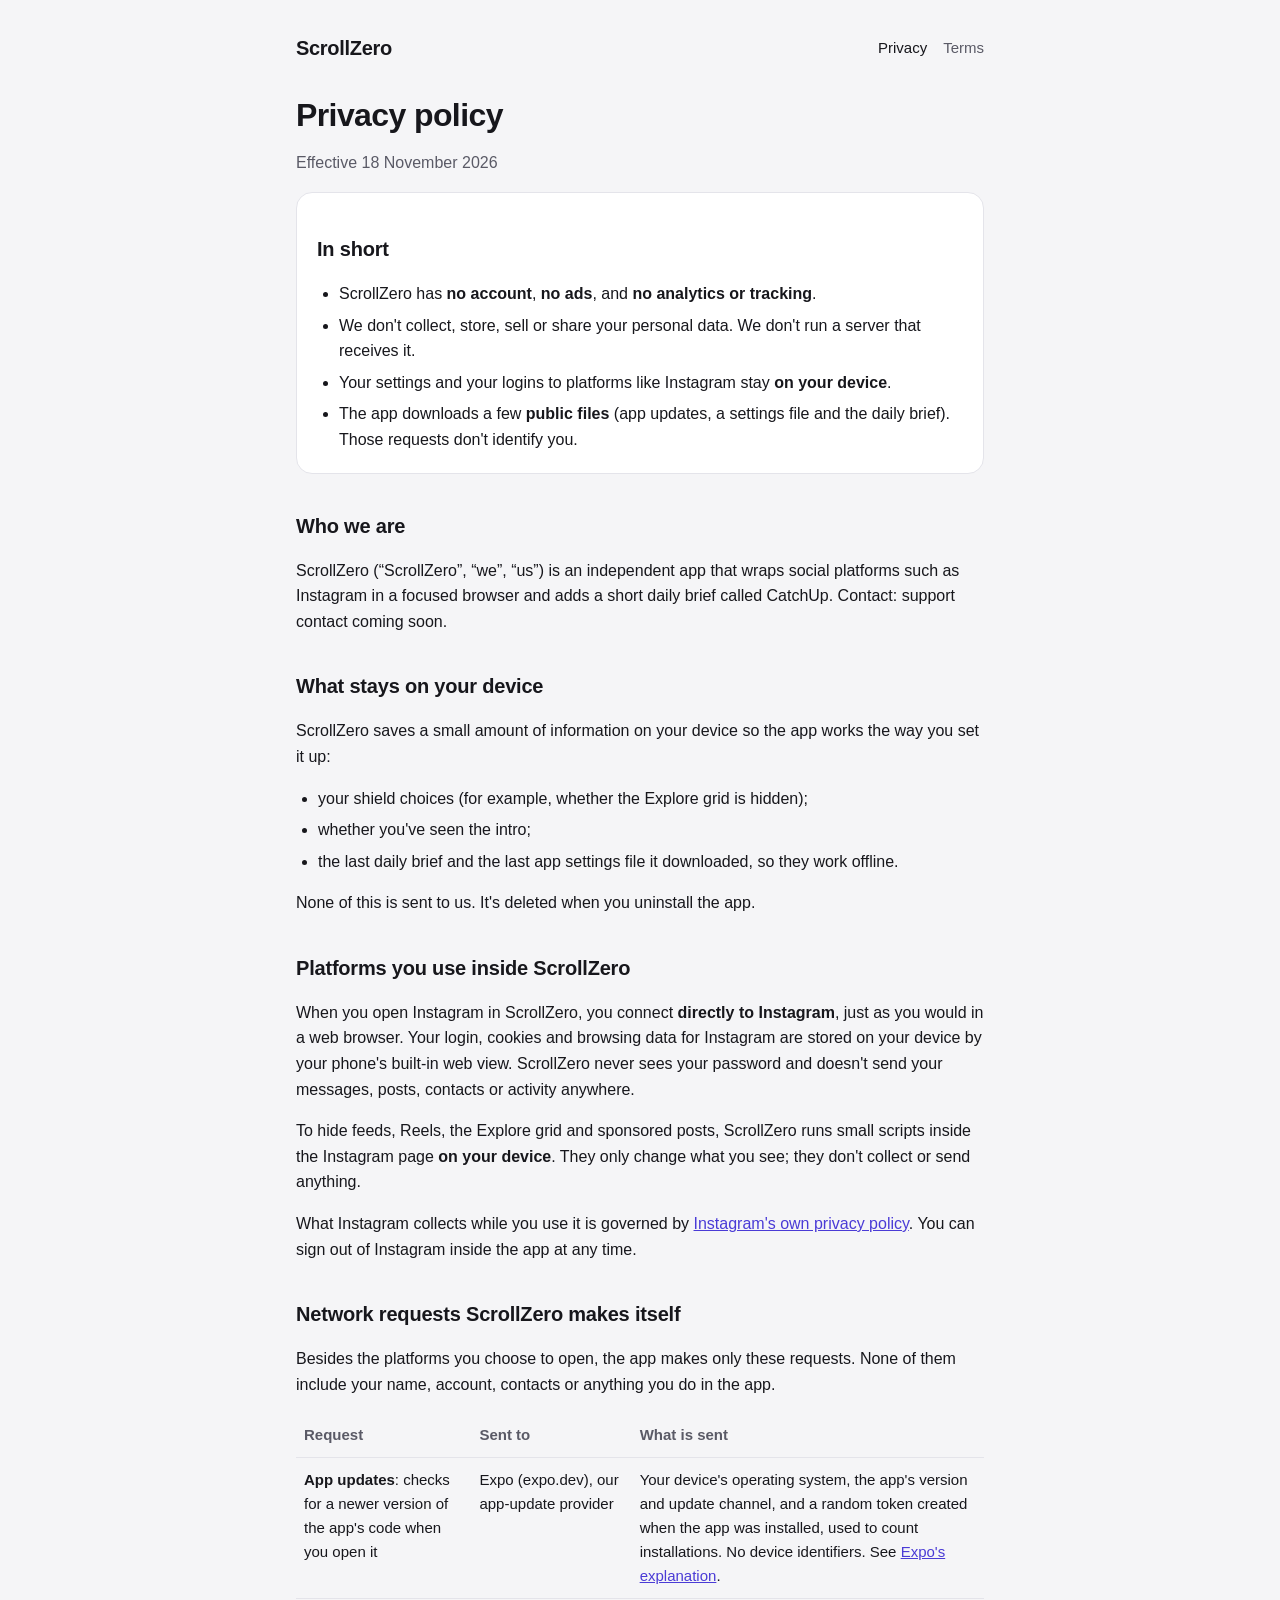
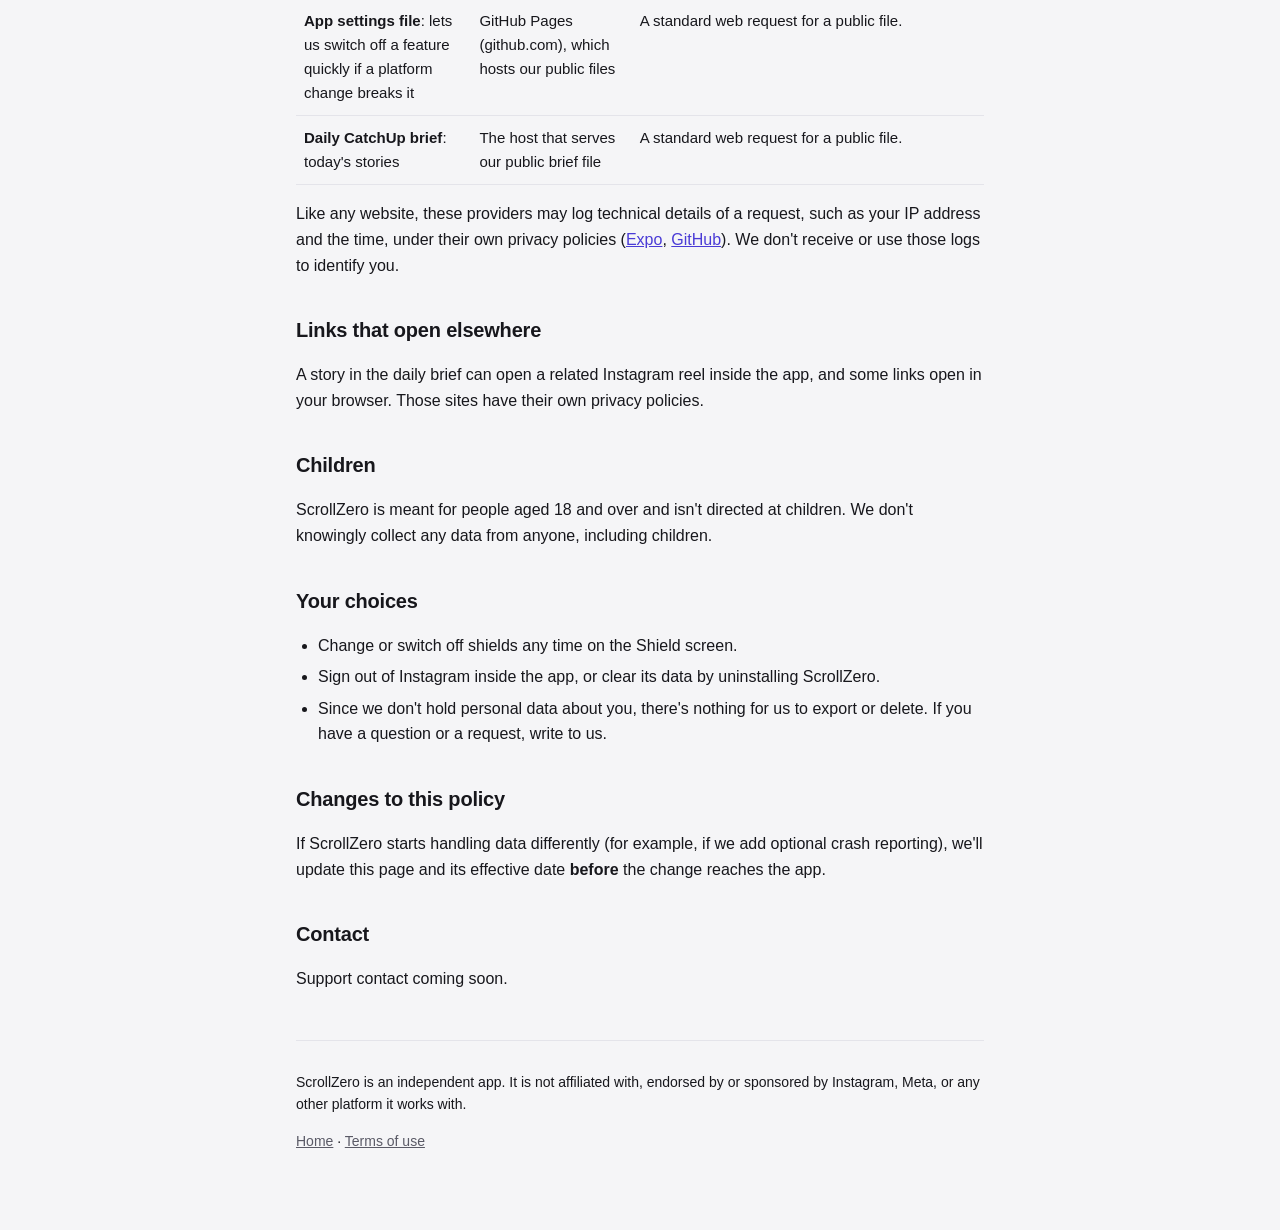
==== privacy/index.html @ 476f1ce2 "feat: privacy policy, terms and home page SCRLZ-17. Operator named as ScrollZero; governed by the la" ====
<!doctype html>
<html lang="en">
<head>
  <meta charset="utf-8">
  <meta name="viewport" content="width=device-width, initial-scale=1">
  <title>Privacy policy · ScrollZero</title>
  <meta name="description" content="How ScrollZero handles your data: no account, no ads, no tracking.">
  <link rel="stylesheet" href="../styles.css">
</head>
<body>
<main>
  <header class="site">
    <a class="brand" href="../">ScrollZero</a>
    <nav><a href="./" aria-current="page">Privacy</a><a href="../terms/">Terms</a></nav>
  </header>

  <h1>Privacy policy</h1>
  <p class="muted">Effective 18 November 2026</p>

  <div class="summary">
    <h2>In short</h2>
    <ul>
      <li>ScrollZero has <strong>no account</strong>, <strong>no ads</strong>, and <strong>no analytics or tracking</strong>.</li>
      <li>We don't collect, store, sell or share your personal data. We don't run a server that receives it.</li>
      <li>Your settings and your logins to platforms like Instagram stay <strong>on your device</strong>.</li>
      <li>The app downloads a few <strong>public files</strong> (app updates, a settings file and the daily brief). Those requests don't identify you.</li>
    </ul>
  </div>

  <h2>Who we are</h2>
  <p>ScrollZero (“ScrollZero”, “we”, “us”) is an independent app that wraps social platforms such as Instagram in a focused browser and adds a short daily brief called CatchUp. Contact: support contact coming soon. <!-- SUPPORT_EMAIL: replace with <a href="mailto:ADDRESS">ADDRESS</a> once available --></p>

  <h2>What stays on your device</h2>
  <p>ScrollZero saves a small amount of information on your device so the app works the way you set it up:</p>
  <ul>
    <li>your shield choices (for example, whether the Explore grid is hidden);</li>
    <li>whether you've seen the intro;</li>
    <li>the last daily brief and the last app settings file it downloaded, so they work offline.</li>
  </ul>
  <p>None of this is sent to us. It's deleted when you uninstall the app.</p>

  <h2>Platforms you use inside ScrollZero</h2>
  <p>When you open Instagram in ScrollZero, you connect <strong>directly to Instagram</strong>, just as you would in a web browser. Your login, cookies and browsing data for Instagram are stored on your device by your phone's built-in web view. ScrollZero never sees your password and doesn't send your messages, posts, contacts or activity anywhere.</p>
  <p>To hide feeds, Reels, the Explore grid and sponsored posts, ScrollZero runs small scripts inside the Instagram page <strong>on your device</strong>. They only change what you see; they don't collect or send anything.</p>
  <p>What Instagram collects while you use it is governed by <a href="https://privacycenter.instagram.com/policy" rel="noopener">Instagram's own privacy policy</a>. You can sign out of Instagram inside the app at any time.</p>

  <h2>Network requests ScrollZero makes itself</h2>
  <p>Besides the platforms you choose to open, the app makes only these requests. None of them include your name, account, contacts or anything you do in the app.</p>
  <div class="table-wrap">
    <table>
      <thead><tr><th>Request</th><th>Sent to</th><th>What is sent</th></tr></thead>
      <tbody>
        <tr>
          <td><strong>App updates</strong>: checks for a newer version of the app's code when you open it</td>
          <td>Expo (expo.dev), our app-update provider</td>
          <td>Your device's operating system, the app's version and update channel, and a random token created when the app was installed, used to count installations. No device identifiers. See <a href="https://expo.dev/privacy-explained" rel="noopener">Expo's explanation</a>.</td>
        </tr>
        <tr>
          <td><strong>App settings file</strong>: lets us switch off a feature quickly if a platform change breaks it</td>
          <td>GitHub Pages (github.com), which hosts our public files</td>
          <td>A standard web request for a public file.</td>
        </tr>
        <tr>
          <td><strong>Daily CatchUp brief</strong>: today's stories</td>
          <td>The host that serves our public brief file</td>
          <td>A standard web request for a public file.</td>
        </tr>
      </tbody>
    </table>
  </div>
  <p>Like any website, these providers may log technical details of a request, such as your IP address and the time, under their own privacy policies (<a href="https://expo.dev/privacy" rel="noopener">Expo</a>, <a href="https://docs.github.com/site-policy/privacy-policies/github-general-privacy-statement" rel="noopener">GitHub</a>). We don't receive or use those logs to identify you.</p>

  <h2>Links that open elsewhere</h2>
  <p>A story in the daily brief can open a related Instagram reel inside the app, and some links open in your browser. Those sites have their own privacy policies.</p>

  <h2>Children</h2>
  <p>ScrollZero is meant for people aged 18 and over and isn't directed at children. We don't knowingly collect any data from anyone, including children.</p>

  <h2>Your choices</h2>
  <ul>
    <li>Change or switch off shields any time on the Shield screen.</li>
    <li>Sign out of Instagram inside the app, or clear its data by uninstalling ScrollZero.</li>
    <li>Since we don't hold personal data about you, there's nothing for us to export or delete. If you have a question or a request, write to us.</li>
  </ul>

  <h2>Changes to this policy</h2>
  <p>If ScrollZero starts handling data differently (for example, if we add optional crash reporting), we'll update this page and its effective date <strong>before</strong> the change reaches the app.</p>

  <h2>Contact</h2>
  <p>Support contact coming soon. <!-- SUPPORT_EMAIL: replace with <a href="mailto:ADDRESS">ADDRESS</a> once available --></p>

  <footer>
    <p>ScrollZero is an independent app. It is not affiliated with, endorsed by or sponsored by Instagram, Meta, or any other platform it works with.</p>
    <p><a href="../">Home</a> · <a href="../terms/">Terms of use</a></p>
  </footer>
</main>
</body>
</html>
---- styles.css ----
:root {
  --bg: #f5f5f7;
  --surface: #ffffff;
  --text: #17171c;
  --muted: #5a5a66;
  --border: #e4e4ea;
  --brief: #5b4be8;
  --on-brief: #ffffff;
  --link: #4a3bd6;
  color-scheme: light dark;
}
@media (prefers-color-scheme: dark) {
  :root {
    --bg: #0e0e12;
    --surface: #18181f;
    --text: #f5f5f7;
    --muted: #a1a1aa;
    --border: #26262f;
    --link: #a5b4fc;
  }
}
* { box-sizing: border-box; }
html { -webkit-text-size-adjust: 100%; }
body {
  margin: 0;
  background: var(--bg);
  color: var(--text);
  font: 16px/1.6 -apple-system, BlinkMacSystemFont, "Segoe UI", Roboto, Helvetica, Arial, sans-serif;
}
main { max-width: 720px; margin: 0 auto; padding: 32px 16px 64px; }
header.site { display: flex; align-items: center; justify-content: space-between; gap: 12px; margin-bottom: 32px; }
header.site a.brand { color: var(--text); font-weight: 700; font-size: 20px; letter-spacing: -0.3px; text-decoration: none; }
nav a { color: var(--muted); text-decoration: none; margin-left: 16px; font-size: 15px; }
nav a:hover, nav a[aria-current="page"] { color: var(--text); }
h1 { font-size: 32px; line-height: 1.2; letter-spacing: -0.6px; margin: 0 0 8px; }
h2 { font-size: 20px; margin: 36px 0 8px; letter-spacing: -0.2px; }
p, li { color: var(--text); }
.muted { color: var(--muted); }
a { color: var(--link); }
ul { padding-left: 22px; }
li { margin: 6px 0; }
.card {
  background: var(--brief);
  color: var(--on-brief);
  border-radius: 20px;
  padding: 28px 24px;
  margin: 8px 0 28px;
}
.card h1, .card p { color: var(--on-brief); }
.card p { opacity: 0.92; margin: 0; }
.summary { background: var(--surface); border: 1px solid var(--border); border-radius: 16px; padding: 4px 20px; }
table { width: 100%; border-collapse: collapse; font-size: 15px; }
th, td { text-align: left; padding: 10px 8px; border-bottom: 1px solid var(--border); vertical-align: top; }
th { color: var(--muted); font-weight: 600; }
.table-wrap { overflow-x: auto; }
footer { margin-top: 48px; padding-top: 16px; border-top: 1px solid var(--border); font-size: 14px; color: var(--muted); }
footer a { color: var(--muted); }
@media (max-width: 480px) {
  nav a { margin-left: 12px; font-size: 14px; }
  h1 { font-size: 28px; }
}
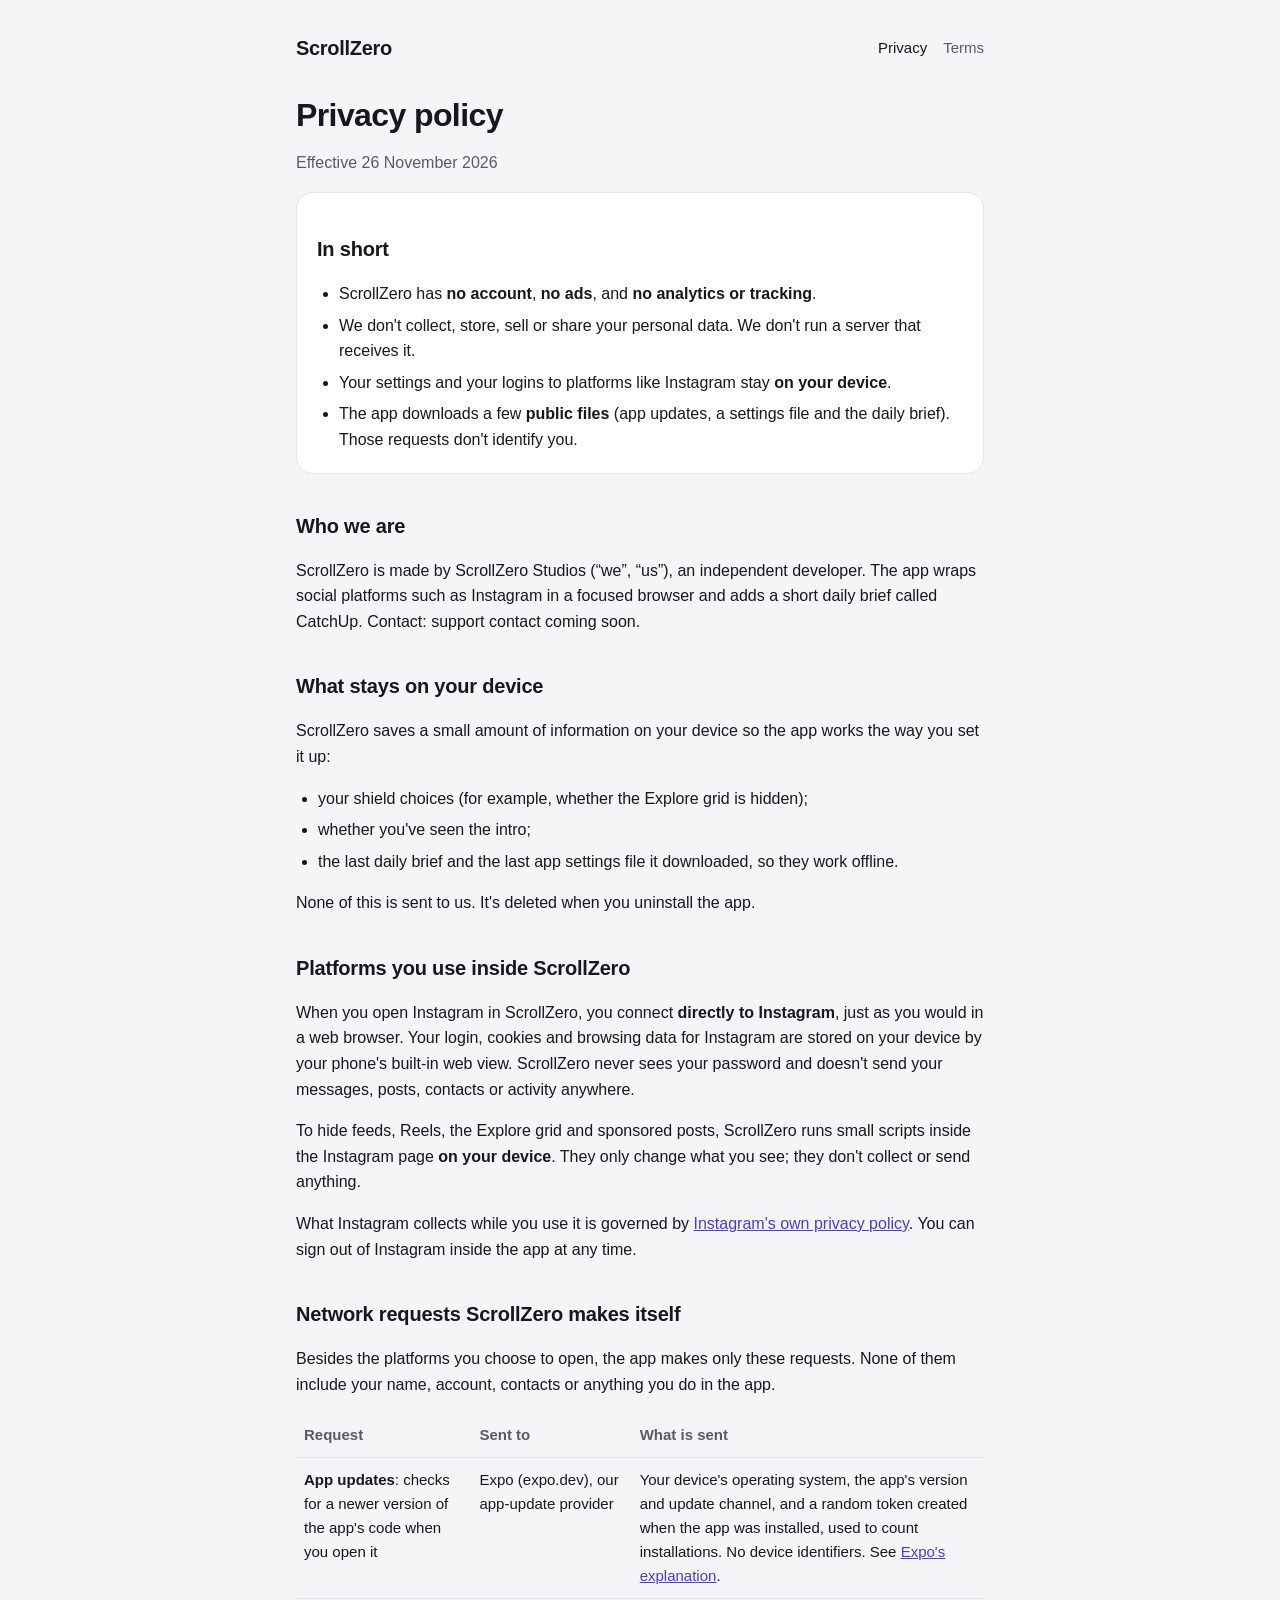
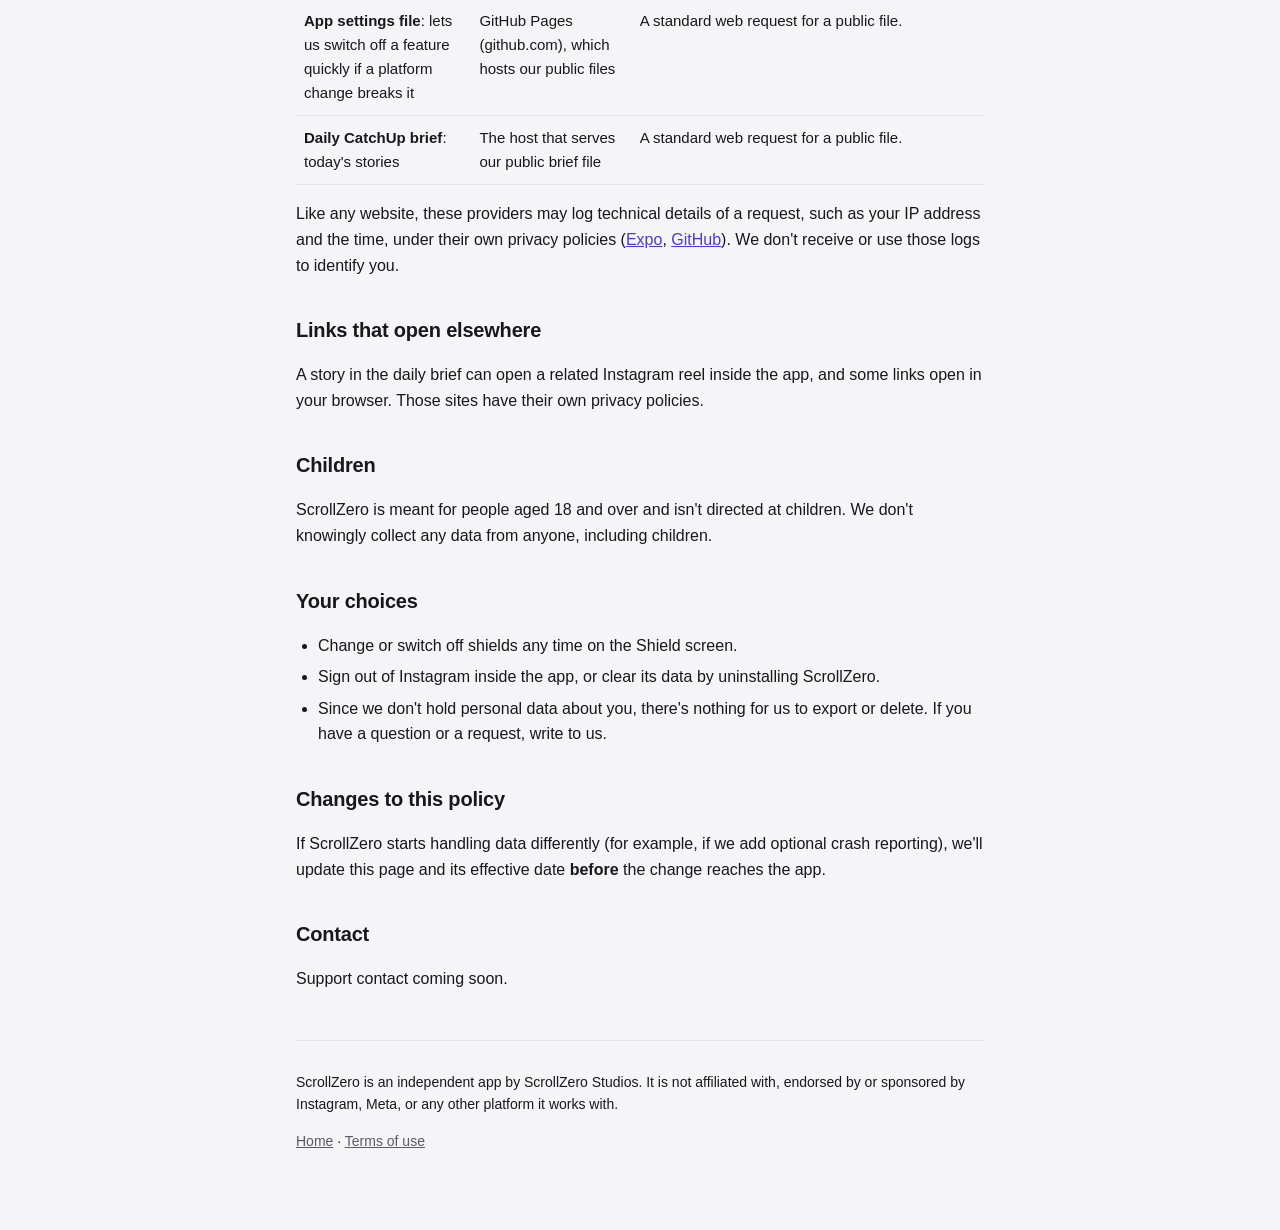
==== commit 665d3c63: "docs(site): name the operator ScrollZero Studios The Google Play developer name is now ScrollZero St" ====
--- a/privacy/index.html
+++ b/privacy/index.html
@@ -15,7 +15,7 @@
   </header>
 
   <h1>Privacy policy</h1>
-  <p class="muted">Effective 18 November 2026</p>
+  <p class="muted">Effective 26 November 2026</p>
 
   <div class="summary">
     <h2>In short</h2>
@@ -28,7 +28,7 @@
   </div>
 
   <h2>Who we are</h2>
-  <p>ScrollZero (“ScrollZero”, “we”, “us”) is an independent app that wraps social platforms such as Instagram in a focused browser and adds a short daily brief called CatchUp. Contact: support contact coming soon. <!-- SUPPORT_EMAIL: replace with <a href="mailto:ADDRESS">ADDRESS</a> once available --></p>
+  <p>ScrollZero is made by ScrollZero Studios (“we”, “us”), an independent developer. The app wraps social platforms such as Instagram in a focused browser and adds a short daily brief called CatchUp. Contact: support contact coming soon. <!-- SUPPORT_EMAIL: replace with <a href="mailto:ADDRESS">ADDRESS</a> once available --></p>
 
   <h2>What stays on your device</h2>
   <p>ScrollZero saves a small amount of information on your device so the app works the way you set it up:</p>
@@ -90,7 +90,7 @@
   <p>Support contact coming soon. <!-- SUPPORT_EMAIL: replace with <a href="mailto:ADDRESS">ADDRESS</a> once available --></p>
 
   <footer>
-    <p>ScrollZero is an independent app. It is not affiliated with, endorsed by or sponsored by Instagram, Meta, or any other platform it works with.</p>
+    <p>ScrollZero is an independent app by ScrollZero Studios. It is not affiliated with, endorsed by or sponsored by Instagram, Meta, or any other platform it works with.</p>
     <p><a href="../">Home</a> · <a href="../terms/">Terms of use</a></p>
   </footer>
 </main>
